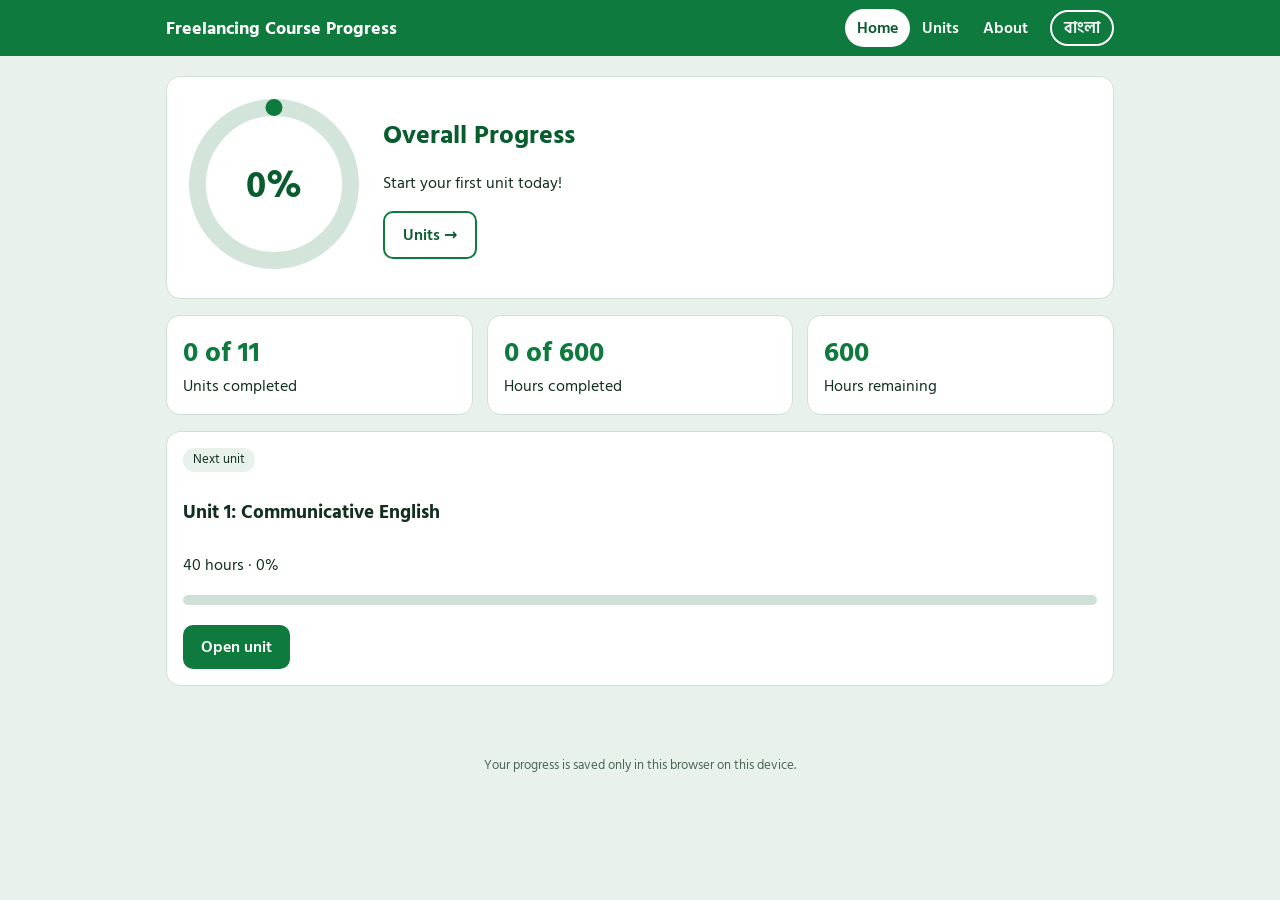
==== index.html @ f72bda07 "v1" ====
<!DOCTYPE html>
<html lang="en">
<head>
<meta charset="utf-8">
<meta name="viewport" content="width=device-width,initial-scale=1">
<title>Freelancing Course Progress</title>
<link href="https://fonts.googleapis.com/css2?family=Hind+Siliguri:wght@400;600;700&display=swap" rel="stylesheet">
<style>
:root{--g:#0e7a3d;--gd:#095c2d;--bg:#e8f1ec;--card:#fff;--line:#cfe0d6;--tx:#12301f}
*{box-sizing:border-box}
body{margin:0;background:var(--bg);color:var(--tx);font-family:"Hind Siliguri",system-ui,Arial,sans-serif;line-height:1.5}
header{background:var(--g);color:#fff;position:sticky;top:0;z-index:5}
.bar{max-width:980px;margin:auto;padding:10px 16px;display:flex;flex-wrap:wrap;align-items:center;gap:10px}
.brand{font-weight:700;font-size:18px;margin-right:auto}
nav a{color:#fff;text-decoration:none;padding:6px 12px;border-radius:20px;font-weight:600}
nav a.on{background:#fff;color:var(--gd)}
.lang{border:2px solid #fff;background:none;color:#fff;border-radius:20px;padding:4px 12px;font:inherit;font-weight:600;cursor:pointer}
main{max-width:980px;margin:auto;padding:20px 16px 50px}
h1{margin:0 0 6px;font-size:26px;color:var(--gd)}
.hero,.card,.stat{background:var(--card);border:1px solid var(--line);border-radius:14px}
.hero{display:flex;align-items:center;gap:24px;padding:22px;flex-wrap:wrap}
.ring{width:170px;flex:none}
.stats{display:grid;grid-template-columns:repeat(auto-fit,minmax(200px,1fr));gap:14px;margin:16px 0}
.stat{padding:16px}.stat b{display:block;font-size:28px;color:var(--g)}
.grid{display:grid;grid-template-columns:repeat(auto-fill,minmax(290px,1fr));gap:14px;margin-top:16px}
.card{padding:16px;display:flex;flex-direction:column;gap:8px}
.card.ok{border-color:var(--g);background:#f1faf4}
.row{display:flex;align-items:center;gap:10px}
.row h3{margin:0;font-size:17px;flex:1}
.chk{width:24px;height:24px;accent-color:var(--g);cursor:pointer}
.tag{font-size:13px;background:var(--bg);padding:2px 10px;border-radius:12px;width:fit-content}
.ok .tag{background:var(--g);color:#fff}
.btn{display:inline-block;background:var(--g);color:#fff;border:0;border-radius:10px;padding:10px 18px;font:inherit;font-weight:600;text-decoration:none;cursor:pointer}
.btn.alt{background:#fff;color:var(--gd);border:2px solid var(--g)}
.btn.red{background:#b3261e}
a.more{color:var(--g);font-weight:600;text-decoration:none}
ul{padding-left:20px}.tl{list-style:none;padding:0;margin:6px 0 12px}.tl li{padding:6px 0}.tl label{display:flex;gap:10px;align-items:center;cursor:pointer}
.pbar{height:10px;background:var(--line);border-radius:8px;overflow:hidden;margin-top:10px}
.pbar i{display:block;height:100%;background:var(--g)}
.nav2{display:flex;justify-content:space-between;margin-top:20px;gap:10px;flex-wrap:wrap}
footer{text-align:center;font-size:13px;color:#4a6656;padding:20px}
</style>
</head>
<body>
<header><div class="bar">
<div class="brand" id="brand"></div>
<nav id="nav"></nav>
<button class="lang" id="lang" type="button"></button>
</div></header>
<main id="app"></main>
<footer id="foot"></footer>

<script>
// ---- Course data (hours from the training schedule PDF) ----
const U=[
{h:40,en:"Communicative English",bn:"যোগাযোগ ইংরেজি",t:["Vocabulary, speaking & public speaking","Client–freelancer communication","Negotiation, feedback & conflict handling","Everyday spoken English situations"]},
{h:16,en:"Microsoft Word 2016",bn:"মাইক্রোসফট ওয়ার্ড ২০১৬",t:["Interface, editing & formatting","Tables, graphics & page setup","Styles, sections & references","Mail merge, tracking changes & sharing"]},
{h:16,en:"Microsoft Excel 2016",bn:"মাইক্রোসফট এক্সেল ২০১৬",t:["Worksheets, formulas & functions","Formatting & charts","Lookups, validation & PivotTables","Goal Seek & analytical tools"]},
{h:8,en:"Microsoft PowerPoint 2016",bn:"মাইক্রোসফট পাওয়ারপয়েন্ট ২০১৬",t:["Slides, text & shapes","Tables, charts & SmartArt","Slide masters, transitions & animations","Action buttons & embedding content"]},
{h:24,en:"Computer Hardware & Network Troubleshooting",bn:"কম্পিউটার হার্ডওয়্যার ও নেটওয়ার্ক ট্রাবলশুটিং",t:["Operating systems & Windows installation","Hardware & laptop troubleshooting","Printers & networking (TCP/IP)","Safety & operational procedures"]},
{h:64,en:"Professional Graphic Design",bn:"প্রফেশনাল গ্রাফিক ডিজাইন",t:["Adobe Illustrator CC fundamentals","Logo, brochure, invoice & packaging projects","Adobe Photoshop CC fundamentals","Typing English & Bangla"]},
{h:64,en:"Web Design / WordPress Development",bn:"ওয়েব ডিজাইন / ওয়ার্ডপ্রেস ডেভেলপমেন্ট",t:["HTML, CSS & JavaScript basics","WordPress install & themes","Posts, loop, sidebar & templates","Full website, domain & hosting"]},
{h:40,en:"Online Earning / Freelancing Marketplaces",bn:"অনলাইন আর্নিং / ফ্রিল্যান্সিং মার্কেটপ্লেস",t:["Fiverr: gigs & client communication","Upwork: proposals & jobs","Freelancer.com & SEOClerk","Other platforms & local marketing"]},
{h:256,en:"Digital Marketing for Freelancing",bn:"ফ্রিল্যান্সিংয়ের জন্য ডিজিটাল মার্কেটিং",t:["Niche selection & social media marketing","Facebook, Instagram, X, LinkedIn, Pinterest, Quora, Reddit","Lead generation & email marketing","SEO: on-page, off-page, technical, local","SEM, YouTube SEO, blogging, AdSense & affiliate"]},
{h:40,en:"Professional Video Editing",bn:"প্রফেশনাল ভিডিও এডিটিং",t:["Adobe Premiere Pro workspace","Clips, keyframes & tools","Audio & titles","Animation, compositing & export"]},
{h:32,en:"Generic Competency (Soft Skills)",bn:"জেনেরিক কম্পিটেন্সি (সফট স্কিল)",t:["Working in a team","Work values & professionalism","Housekeeping, health & safety","Personal manner in the workplace"]}
];
const T={
en:{brand:"Freelancing Course Progress",home:"Home",units:"Units",about:"About",lang:"বাংলা",overall:"Overall Progress",uDone:"Units completed",hDone:"Hours completed",hLeft:"Hours remaining",next:"Next unit",open:"Open unit",mark:"Mark all topics done",unmark:"Clear all topics",prog:"In progress",done:"Completed",todo:"Not completed",hrs:"hours",unit:"Unit",topics:"Key topics",all:"All units",prev:"Previous",nxt:"Next",reset:"Reset all progress",sure:"Click again to confirm: delete all progress",m0:"Start your first unit today!",m1:"Good start. Keep going, every unit counts.",m2:"More than halfway there!",m3:"Congratulations! You have completed the whole course.",allDone:"All units completed",aboutT:"About this course",aboutP:"Course: Freelancing. Duration: 3 months. Implemented by e-Learning & Earning Ltd. for the Department of Youth Development, Bangladesh. Progress % is weighted by unit hours.",save:"Your progress is saved only in this browser on this device.",of:"of"},
bn:{brand:"ফ্রিল্যান্সিং কোর্স প্রগ্রেস",home:"হোম",units:"ইউনিট",about:"সম্পর্কে",lang:"English",overall:"সামগ্রিক অগ্রগতি",uDone:"সম্পন্ন ইউনিট",hDone:"সম্পন্ন ঘণ্টা",hLeft:"বাকি ঘণ্টা",next:"পরবর্তী ইউনিট",open:"ইউনিট খুলুন",mark:"সব টপিক সম্পন্ন",unmark:"সব টপিক মুছুন",prog:"চলমান",done:"সম্পন্ন",todo:"সম্পন্ন হয়নি",hrs:"ঘণ্টা",unit:"ইউনিট",topics:"মূল বিষয়",all:"সব ইউনিট",prev:"আগের",nxt:"পরের",reset:"সব অগ্রগতি মুছুন",sure:"নিশ্চিত করতে আবার ক্লিক করুন: সব অগ্রগতি মুছে যাবে",m0:"আজই প্রথম ইউনিট শুরু করুন!",m1:"ভালো শুরু! চালিয়ে যান, প্রতিটি ইউনিট গুরুত্বপূর্ণ।",m2:"অর্ধেকের বেশি শেষ!",m3:"অভিনন্দন! আপনি পুরো কোর্স সম্পন্ন করেছেন।",allDone:"সব ইউনিট সম্পন্ন",aboutT:"কোর্স সম্পর্কে",aboutP:"কোর্স: ফ্রিল্যান্সিং। মেয়াদ: ৩ মাস। বাস্তবায়নে: ই-লার্নিং অ্যান্ড আর্নিং লিমিটেড, যুব উন্নয়ন অধিদপ্তরের জন্য। শতকরা অগ্রগতি ইউনিটের ঘণ্টা অনুযায়ী হিসাব করা হয়।",save:"আপনার অগ্রগতি শুধু এই ডিভাইসের এই ব্রাউজারে সংরক্ষিত থাকে।",of:"/"}
};

// ---- State (browser only) ----
let S={lang:"en",tp:{}};
try{const o=JSON.parse(localStorage.getItem("fcp")||"{}");if(o.lang)S.lang=o.lang;if(o.tp)S.tp=o.tp}catch(e){}
function save(){try{localStorage.setItem("fcp",JSON.stringify(S))}catch(e){}}
const L=()=>T[S.lang];
const n=x=>S.lang==="bn"?String(x).replace(/\d/g,d=>"০১২৩৪৫৬৭৮৯"[d]):String(x);
const nm=i=>U[i][S.lang];
const TOTAL=U.reduce((a,u)=>a+u.h,0);
const fr=i=>U[i].t.filter((x,j)=>S.tp[i+"-"+j]).length/U[i].t.length;
const up=i=>Math.round(fr(i)*100);
function stats(){let c=0,h=0;U.forEach((u,i)=>{if(fr(i)===1)c++;h+=u.h*fr(i)});h=Math.round(h*10)/10;return{c,h,p:Math.round(h/TOTAL*100)}}
function setLang(){S.lang=S.lang==="en"?"bn":"en";save();render()}
function tog(k){S.tp[k]=!S.tp[k];save();render()}
function all(i,v){U[i].t.forEach((x,j)=>{S.tp[i+"-"+j]=v});save();render()}
let arm=false;
function resetAll(){if(!arm){arm=true;render();return}arm=false;S.tp={};save();render()}

// ---- Views ----
function ring(p){return `<svg viewBox="0 0 120 120"><circle cx="60" cy="60" r="54" fill="none" stroke="#d3e5da" stroke-width="12"/><circle cx="60" cy="60" r="54" fill="none" stroke="#0e7a3d" stroke-width="12" stroke-linecap="round" stroke-dasharray="${p*3.393} 339.3" transform="rotate(-90 60 60)"/><text x="60" y="69" text-anchor="middle" font-size="26" font-weight="700" fill="#095c2d">${n(p)}%</text></svg>`}
function home(){
  const s=stats(),l=L();
  const msg=s.p===100?l.m3:s.p>=50?l.m2:s.p>0?l.m1:l.m0;
  const ni=U.findIndex((u,i)=>up(i)<100);
  const next=ni<0?`<div class="card ok"><h3>🎉 ${l.allDone}</h3></div>`:`<div class="card"><span class="tag">${l.next}</span><h3>${l.unit} ${n(ni+1)}: ${nm(ni)}</h3><div>${n(U[ni].h)} ${l.hrs} · ${n(up(ni))}%</div><div class="pbar"><i style="width:${up(ni)}%"></i></div><div style="margin-top:12px"><a class="btn" href="#u${ni+1}">${l.open}</a></div></div>`;
  return `<section class="hero"><div class="ring">${ring(s.p)}</div><div><h1>${l.overall}</h1><p>${msg}</p><a class="btn alt" href="#units">${l.units} →</a></div></section>
  <div class="stats"><div class="stat"><b>${n(s.c)} ${l.of} ${n(U.length)}</b>${l.uDone}</div><div class="stat"><b>${n(s.h)} ${l.of} ${n(TOTAL)}</b>${l.hDone}</div><div class="stat"><b>${n(TOTAL-s.h)}</b>${l.hLeft}</div></div>${next}`;
}
function units(){
  const l=L();
  return `<h1>${l.units}</h1><div class="grid">`+U.map((u,i)=>{const p=up(i);return `<div class="card ${p===100?"ok":""}"><h3>${n(i+1)}. ${nm(i)}</h3><div>${n(u.h)} ${l.hrs}</div><div class="pbar"><i style="width:${p}%"></i></div><span class="tag">${p===100?l.done:p>0?l.prog+" · "+n(p)+"%":l.todo}</span><a class="more" href="#u${i+1}">${l.open} →</a></div>`}).join("")+`</div>`;
}
function unit(i){
  const u=U[i],l=L(),p=up(i);
  return `<a class="more" href="#units">← ${l.all}</a><div class="card ${p===100?"ok":""}" style="margin-top:12px"><span class="tag">${l.unit} ${n(i+1)} · ${n(u.h)} ${l.hrs}</span><h1>${nm(i)}</h1><b>${n(p)}% ${l.done}</b><div class="pbar"><i style="width:${p}%"></i></div><b style="margin-top:10px">${l.topics}</b><ul class="tl">${u.t.map((x,j)=>`<li><label><input class="chk" type="checkbox" data-tog="${i}-${j}" ${S.tp[i+"-"+j]?"checked":""}> ${x}</label></li>`).join("")}</ul><div class="row"><button type="button" class="btn" data-all="${i}" data-v="1">${l.mark}</button><button type="button" class="btn alt" data-all="${i}" data-v="0">${l.unmark}</button></div></div>
  <div class="nav2">${i>0?`<a class="btn alt" href="#u${i}">← ${l.prev}</a>`:"<span></span>"}${i<U.length-1?`<a class="btn alt" href="#u${i+2}">${l.nxt} →</a>`:""}</div>`;
}
function about(){const l=L();return `<h1>${l.aboutT}</h1><div class="card"><p>${l.aboutP}</p><p>${l.save}</p><div><button type="button" class="btn red" data-reset>${arm?l.sure:l.reset}</button></div></div>`}

// ---- Router ----
let route=location.hash.slice(1)||"home";
function render(go){
  const h=route,l=L(),m=h.match(/^u(\d+)$/);
  let v;
  if(m&&U[m[1]-1])v=unit(m[1]-1);else if(h==="units")v=units();else if(h==="about")v=about();else v=home();
  const cur=m?"units":(h==="units"||h==="about")?h:"home";
  document.documentElement.lang=S.lang;
  document.title=l.brand;
  document.getElementById("brand").textContent=l.brand;
  document.getElementById("lang").textContent=l.lang;
  document.getElementById("foot").textContent=l.save;
  document.getElementById("nav").innerHTML=["home","units","about"].map(k=>`<a href="#${k}" class="${cur===k?"on":""}">${l[k]}</a>`).join("");
  document.getElementById("app").innerHTML=v;
  if(go)window.scrollTo(0,0);
}
function sync(){route=location.hash.slice(1)||"home";arm=false;render(true)}
window.addEventListener("hashchange",sync);
window.addEventListener("popstate",sync);
document.addEventListener("click",e=>{
  const a=e.target.closest("a[href^='#']");
  if(a){e.preventDefault();route=a.getAttribute("href").slice(1)||"home";arm=false;try{history.pushState(null,"","#"+route)}catch(x){}render(true);return}
  const A=e.target.closest("[data-all]");
  if(A){all(+A.dataset.all,A.dataset.v==="1");return}
  const t=e.target.closest("[data-tog]");
  if(t&&t.tagName!=="INPUT"){tog(t.dataset.tog);return}
  if(e.target.closest("[data-reset]")){resetAll();return}
  if(e.target.closest("#lang")){setLang()}
});
document.addEventListener("change",e=>{const t=e.target.closest("input[data-tog]");if(t)tog(t.dataset.tog)});
render();
</script>
</body>
</html>
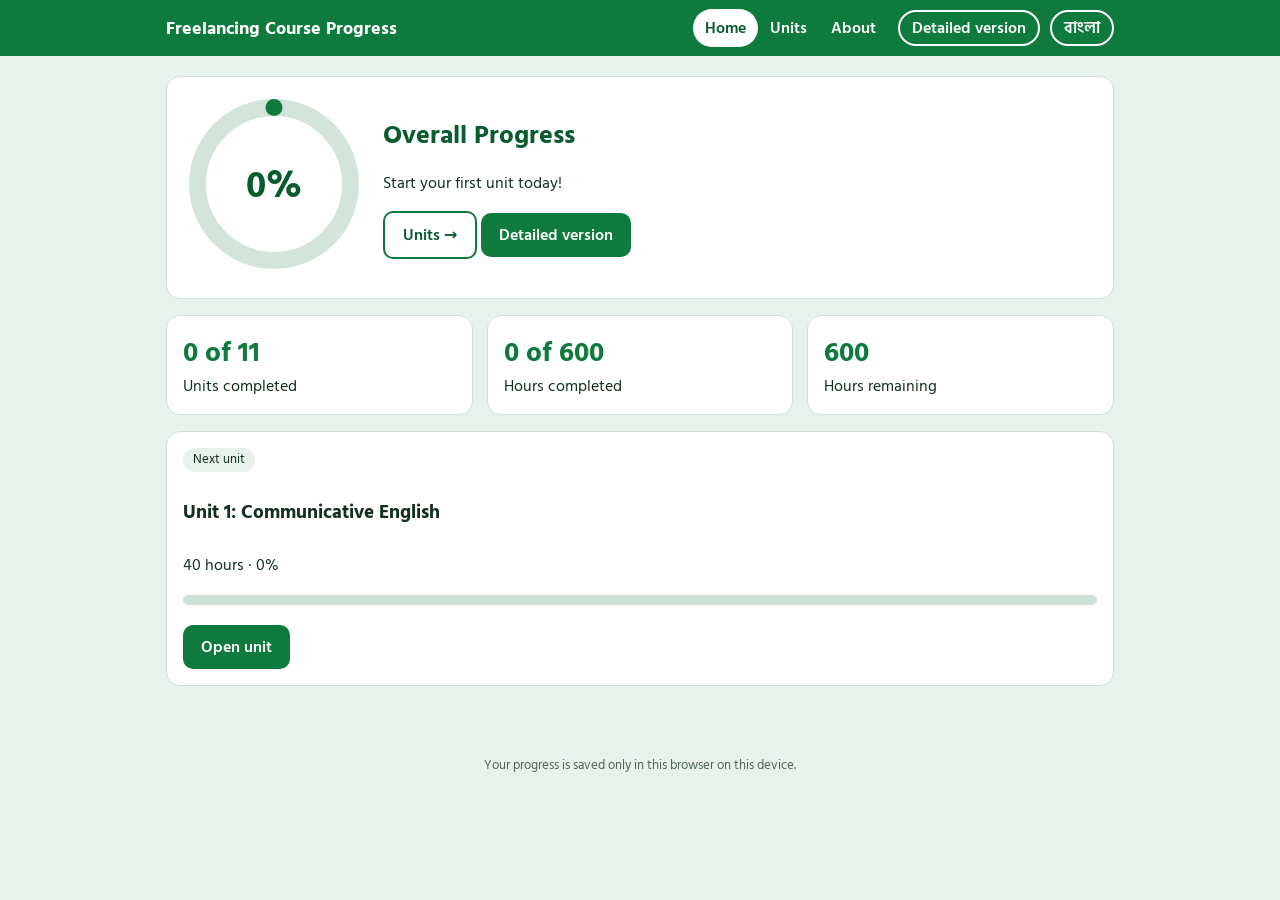
==== commit 5db7cb46: "v2" ====
--- a/index.html
+++ b/index.html
@@ -45,6 +45,7 @@
 <header><div class="bar">
 <div class="brand" id="brand"></div>
 <nav id="nav"></nav>
+<a class="lang" id="dv" href="detailed.html" style="text-decoration:none"></a>
 <button class="lang" id="lang" type="button"></button>
 </div></header>
 <main id="app"></main>
@@ -66,8 +67,8 @@
 {h:32,en:"Generic Competency (Soft Skills)",bn:"জেনেরিক কম্পিটেন্সি (সফট স্কিল)",t:["Working in a team","Work values & professionalism","Housekeeping, health & safety","Personal manner in the workplace"]}
 ];
 const T={
-en:{brand:"Freelancing Course Progress",home:"Home",units:"Units",about:"About",lang:"বাংলা",overall:"Overall Progress",uDone:"Units completed",hDone:"Hours completed",hLeft:"Hours remaining",next:"Next unit",open:"Open unit",mark:"Mark all topics done",unmark:"Clear all topics",prog:"In progress",done:"Completed",todo:"Not completed",hrs:"hours",unit:"Unit",topics:"Key topics",all:"All units",prev:"Previous",nxt:"Next",reset:"Reset all progress",sure:"Click again to confirm: delete all progress",m0:"Start your first unit today!",m1:"Good start. Keep going, every unit counts.",m2:"More than halfway there!",m3:"Congratulations! You have completed the whole course.",allDone:"All units completed",aboutT:"About this course",aboutP:"Course: Freelancing. Duration: 3 months. Implemented by e-Learning & Earning Ltd. for the Department of Youth Development, Bangladesh. Progress % is weighted by unit hours.",save:"Your progress is saved only in this browser on this device.",of:"of"},
-bn:{brand:"ফ্রিল্যান্সিং কোর্স প্রগ্রেস",home:"হোম",units:"ইউনিট",about:"সম্পর্কে",lang:"English",overall:"সামগ্রিক অগ্রগতি",uDone:"সম্পন্ন ইউনিট",hDone:"সম্পন্ন ঘণ্টা",hLeft:"বাকি ঘণ্টা",next:"পরবর্তী ইউনিট",open:"ইউনিট খুলুন",mark:"সব টপিক সম্পন্ন",unmark:"সব টপিক মুছুন",prog:"চলমান",done:"সম্পন্ন",todo:"সম্পন্ন হয়নি",hrs:"ঘণ্টা",unit:"ইউনিট",topics:"মূল বিষয়",all:"সব ইউনিট",prev:"আগের",nxt:"পরের",reset:"সব অগ্রগতি মুছুন",sure:"নিশ্চিত করতে আবার ক্লিক করুন: সব অগ্রগতি মুছে যাবে",m0:"আজই প্রথম ইউনিট শুরু করুন!",m1:"ভালো শুরু! চালিয়ে যান, প্রতিটি ইউনিট গুরুত্বপূর্ণ।",m2:"অর্ধেকের বেশি শেষ!",m3:"অভিনন্দন! আপনি পুরো কোর্স সম্পন্ন করেছেন।",allDone:"সব ইউনিট সম্পন্ন",aboutT:"কোর্স সম্পর্কে",aboutP:"কোর্স: ফ্রিল্যান্সিং। মেয়াদ: ৩ মাস। বাস্তবায়নে: ই-লার্নিং অ্যান্ড আর্নিং লিমিটেড, যুব উন্নয়ন অধিদপ্তরের জন্য। শতকরা অগ্রগতি ইউনিটের ঘণ্টা অনুযায়ী হিসাব করা হয়।",save:"আপনার অগ্রগতি শুধু এই ডিভাইসের এই ব্রাউজারে সংরক্ষিত থাকে।",of:"/"}
+en:{brand:"Freelancing Course Progress",home:"Home",units:"Units",about:"About",lang:"বাংলা",dv:"Detailed version",overall:"Overall Progress",uDone:"Units completed",hDone:"Hours completed",hLeft:"Hours remaining",next:"Next unit",open:"Open unit",mark:"Mark all topics done",unmark:"Clear all topics",prog:"In progress",done:"Completed",todo:"Not completed",hrs:"hours",unit:"Unit",topics:"Key topics",all:"All units",prev:"Previous",nxt:"Next",reset:"Reset all progress",sure:"Click again to confirm: delete all progress",m0:"Start your first unit today!",m1:"Good start. Keep going, every unit counts.",m2:"More than halfway there!",m3:"Congratulations! You have completed the whole course.",allDone:"All units completed",aboutT:"About this course",aboutP:"Course: Freelancing. Duration: 3 months. Implemented by e-Learning & Earning Ltd. for the Department of Youth Development, Bangladesh. Progress % is weighted by unit hours.",save:"Your progress is saved only in this browser on this device.",of:"of"},
+bn:{brand:"ফ্রিল্যান্সিং কোর্স প্রগ্রেস",home:"হোম",units:"ইউনিট",about:"সম্পর্কে",lang:"English",dv:"বিস্তারিত সংস্করণ",overall:"সামগ্রিক অগ্রগতি",uDone:"সম্পন্ন ইউনিট",hDone:"সম্পন্ন ঘণ্টা",hLeft:"বাকি ঘণ্টা",next:"পরবর্তী ইউনিট",open:"ইউনিট খুলুন",mark:"সব টপিক সম্পন্ন",unmark:"সব টপিক মুছুন",prog:"চলমান",done:"সম্পন্ন",todo:"সম্পন্ন হয়নি",hrs:"ঘণ্টা",unit:"ইউনিট",topics:"মূল বিষয়",all:"সব ইউনিট",prev:"আগের",nxt:"পরের",reset:"সব অগ্রগতি মুছুন",sure:"নিশ্চিত করতে আবার ক্লিক করুন: সব অগ্রগতি মুছে যাবে",m0:"আজই প্রথম ইউনিট শুরু করুন!",m1:"ভালো শুরু! চালিয়ে যান, প্রতিটি ইউনিট গুরুত্বপূর্ণ।",m2:"অর্ধেকের বেশি শেষ!",m3:"অভিনন্দন! আপনি পুরো কোর্স সম্পন্ন করেছেন।",allDone:"সব ইউনিট সম্পন্ন",aboutT:"কোর্স সম্পর্কে",aboutP:"কোর্স: ফ্রিল্যান্সিং। মেয়াদ: ৩ মাস। বাস্তবায়নে: ই-লার্নিং অ্যান্ড আর্নিং লিমিটেড, যুব উন্নয়ন অধিদপ্তরের জন্য। শতকরা অগ্রগতি ইউনিটের ঘণ্টা অনুযায়ী হিসাব করা হয়।",save:"আপনার অগ্রগতি শুধু এই ডিভাইসের এই ব্রাউজারে সংরক্ষিত থাকে।",of:"/"}
 };
 
 // ---- State (browser only) ----
@@ -94,7 +95,7 @@
   const msg=s.p===100?l.m3:s.p>=50?l.m2:s.p>0?l.m1:l.m0;
   const ni=U.findIndex((u,i)=>up(i)<100);
   const next=ni<0?`<div class="card ok"><h3>🎉 ${l.allDone}</h3></div>`:`<div class="card"><span class="tag">${l.next}</span><h3>${l.unit} ${n(ni+1)}: ${nm(ni)}</h3><div>${n(U[ni].h)} ${l.hrs} · ${n(up(ni))}%</div><div class="pbar"><i style="width:${up(ni)}%"></i></div><div style="margin-top:12px"><a class="btn" href="#u${ni+1}">${l.open}</a></div></div>`;
-  return `<section class="hero"><div class="ring">${ring(s.p)}</div><div><h1>${l.overall}</h1><p>${msg}</p><a class="btn alt" href="#units">${l.units} →</a></div></section>
+  return `<section class="hero"><div class="ring">${ring(s.p)}</div><div><h1>${l.overall}</h1><p>${msg}</p><a class="btn alt" href="#units">${l.units} →</a> <a class="btn" href="detailed.html">${l.dv}</a></div></section>
   <div class="stats"><div class="stat"><b>${n(s.c)} ${l.of} ${n(U.length)}</b>${l.uDone}</div><div class="stat"><b>${n(s.h)} ${l.of} ${n(TOTAL)}</b>${l.hDone}</div><div class="stat"><b>${n(TOTAL-s.h)}</b>${l.hLeft}</div></div>${next}`;
 }
 function units(){
@@ -119,6 +120,7 @@
   document.title=l.brand;
   document.getElementById("brand").textContent=l.brand;
   document.getElementById("lang").textContent=l.lang;
+  document.getElementById("dv").textContent=l.dv;
   document.getElementById("foot").textContent=l.save;
   document.getElementById("nav").innerHTML=["home","units","about"].map(k=>`<a href="#${k}" class="${cur===k?"on":""}">${l[k]}</a>`).join("");
   document.getElementById("app").innerHTML=v;
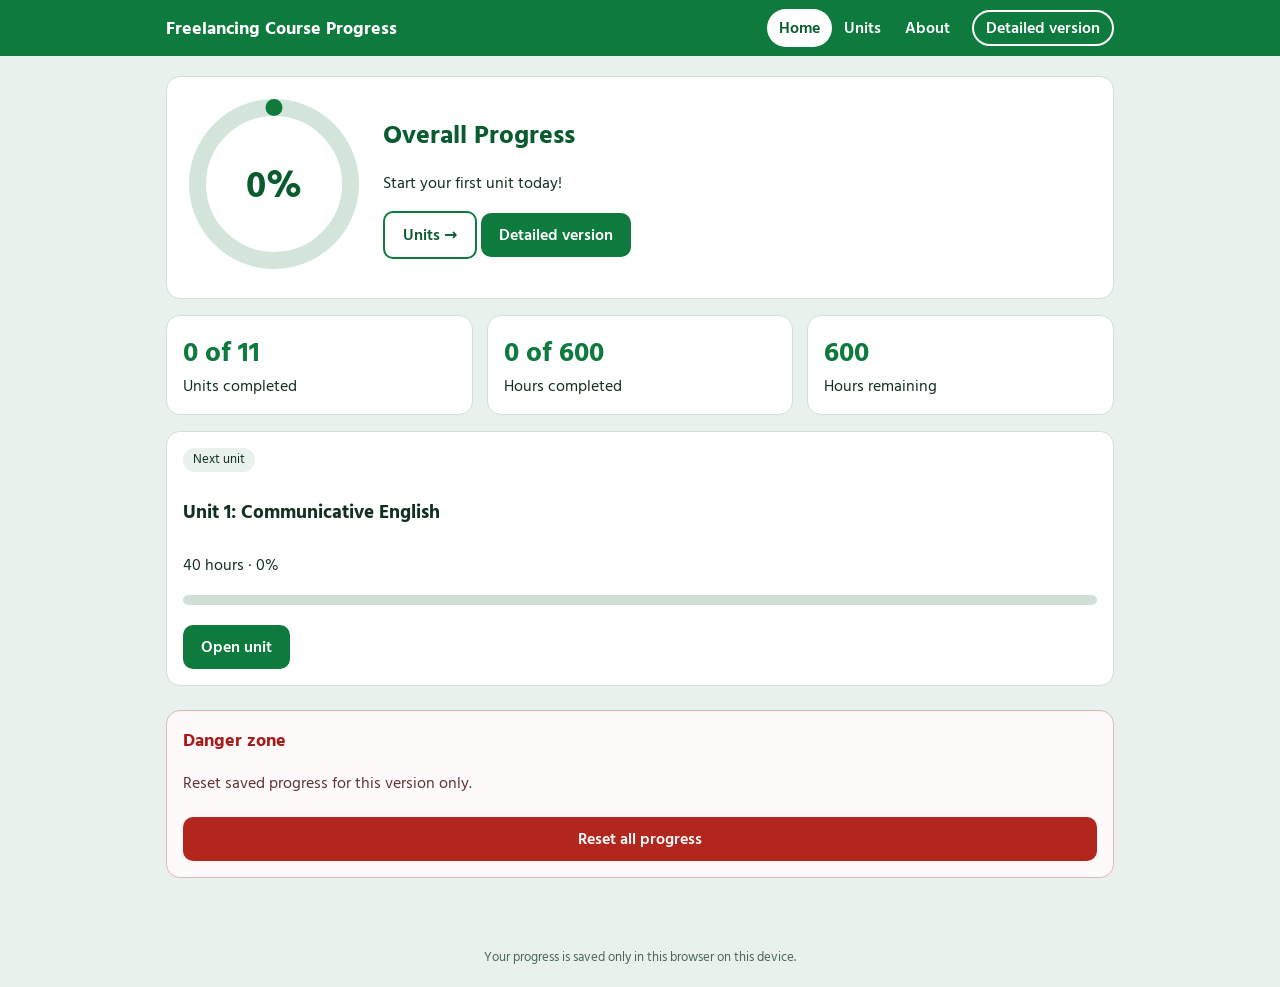
==== commit d94256bd: "bangal vertion gon , resute botton on home page" ====
--- a/index.html
+++ b/index.html
@@ -39,6 +39,10 @@
 .pbar i{display:block;height:100%;background:var(--g)}
 .nav2{display:flex;justify-content:space-between;margin-top:20px;gap:10px;flex-wrap:wrap}
 footer{text-align:center;font-size:13px;color:#4a6656;padding:20px}
+
+.danger-zone{margin-top:24px;border:1px solid #e8b4b4;background:#fffafa}
+.danger-zone h2{margin:0 0 8px;color:#a61b1b;font-size:1.15rem}
+.danger-zone p{margin:0 0 14px;color:#5b3434}
 </style>
 </head>
 <body>
@@ -46,7 +50,7 @@
 <div class="brand" id="brand"></div>
 <nav id="nav"></nav>
 <a class="lang" id="dv" href="detailed.html" style="text-decoration:none"></a>
-<button class="lang" id="lang" type="button"></button>
+
 </div></header>
 <main id="app"></main>
 <footer id="foot"></footer>
@@ -54,35 +58,33 @@
 <script>
 // ---- Course data (hours from the training schedule PDF) ----
 const U=[
-{h:40,en:"Communicative English",bn:"যোগাযোগ ইংরেজি",t:["Vocabulary, speaking & public speaking","Client–freelancer communication","Negotiation, feedback & conflict handling","Everyday spoken English situations"]},
-{h:16,en:"Microsoft Word 2016",bn:"মাইক্রোসফট ওয়ার্ড ২০১৬",t:["Interface, editing & formatting","Tables, graphics & page setup","Styles, sections & references","Mail merge, tracking changes & sharing"]},
-{h:16,en:"Microsoft Excel 2016",bn:"মাইক্রোসফট এক্সেল ২০১৬",t:["Worksheets, formulas & functions","Formatting & charts","Lookups, validation & PivotTables","Goal Seek & analytical tools"]},
-{h:8,en:"Microsoft PowerPoint 2016",bn:"মাইক্রোসফট পাওয়ারপয়েন্ট ২০১৬",t:["Slides, text & shapes","Tables, charts & SmartArt","Slide masters, transitions & animations","Action buttons & embedding content"]},
-{h:24,en:"Computer Hardware & Network Troubleshooting",bn:"কম্পিউটার হার্ডওয়্যার ও নেটওয়ার্ক ট্রাবলশুটিং",t:["Operating systems & Windows installation","Hardware & laptop troubleshooting","Printers & networking (TCP/IP)","Safety & operational procedures"]},
-{h:64,en:"Professional Graphic Design",bn:"প্রফেশনাল গ্রাফিক ডিজাইন",t:["Adobe Illustrator CC fundamentals","Logo, brochure, invoice & packaging projects","Adobe Photoshop CC fundamentals","Typing English & Bangla"]},
-{h:64,en:"Web Design / WordPress Development",bn:"ওয়েব ডিজাইন / ওয়ার্ডপ্রেস ডেভেলপমেন্ট",t:["HTML, CSS & JavaScript basics","WordPress install & themes","Posts, loop, sidebar & templates","Full website, domain & hosting"]},
-{h:40,en:"Online Earning / Freelancing Marketplaces",bn:"অনলাইন আর্নিং / ফ্রিল্যান্সিং মার্কেটপ্লেস",t:["Fiverr: gigs & client communication","Upwork: proposals & jobs","Freelancer.com & SEOClerk","Other platforms & local marketing"]},
-{h:256,en:"Digital Marketing for Freelancing",bn:"ফ্রিল্যান্সিংয়ের জন্য ডিজিটাল মার্কেটিং",t:["Niche selection & social media marketing","Facebook, Instagram, X, LinkedIn, Pinterest, Quora, Reddit","Lead generation & email marketing","SEO: on-page, off-page, technical, local","SEM, YouTube SEO, blogging, AdSense & affiliate"]},
-{h:40,en:"Professional Video Editing",bn:"প্রফেশনাল ভিডিও এডিটিং",t:["Adobe Premiere Pro workspace","Clips, keyframes & tools","Audio & titles","Animation, compositing & export"]},
-{h:32,en:"Generic Competency (Soft Skills)",bn:"জেনেরিক কম্পিটেন্সি (সফট স্কিল)",t:["Working in a team","Work values & professionalism","Housekeeping, health & safety","Personal manner in the workplace"]}
+{h:40,en:"Communicative English",t:["Vocabulary, speaking & public speaking","Client–freelancer communication","Negotiation, feedback & conflict handling","Everyday spoken English situations"]},
+{h:16,en:"Microsoft Word 2016",t:["Interface, editing & formatting","Tables, graphics & page setup","Styles, sections & references","Mail merge, tracking changes & sharing"]},
+{h:16,en:"Microsoft Excel 2016",t:["Worksheets, formulas & functions","Formatting & charts","Lookups, validation & PivotTables","Goal Seek & analytical tools"]},
+{h:8,en:"Microsoft PowerPoint 2016",t:["Slides, text & shapes","Tables, charts & SmartArt","Slide masters, transitions & animations","Action buttons & embedding content"]},
+{h:24,en:"Computer Hardware & Network Troubleshooting",t:["Operating systems & Windows installation","Hardware & laptop troubleshooting","Printers & networking (TCP/IP)","Safety & operational procedures"]},
+{h:64,en:"Professional Graphic Design",t:["Adobe Illustrator CC fundamentals","Logo, brochure, invoice & packaging projects","Adobe Photoshop CC fundamentals","Typing English & Bangla"]},
+{h:64,en:"Web Design / WordPress Development",t:["HTML, CSS & JavaScript basics","WordPress install & themes","Posts, loop, sidebar & templates","Full website, domain & hosting"]},
+{h:40,en:"Online Earning / Freelancing Marketplaces",t:["Fiverr: gigs & client communication","Upwork: proposals & jobs","Freelancer.com & SEOClerk","Other platforms & local marketing"]},
+{h:256,en:"Digital Marketing for Freelancing",t:["Niche selection & social media marketing","Facebook, Instagram, X, LinkedIn, Pinterest, Quora, Reddit","Lead generation & email marketing","SEO: on-page, off-page, technical, local","SEM, YouTube SEO, blogging, AdSense & affiliate"]},
+{h:40,en:"Professional Video Editing",t:["Adobe Premiere Pro workspace","Clips, keyframes & tools","Audio & titles","Animation, compositing & export"]},
+{h:32,en:"Generic Competency (Soft Skills)",t:["Working in a team","Work values & professionalism","Housekeeping, health & safety","Personal manner in the workplace"]}
 ];
 const T={
-en:{brand:"Freelancing Course Progress",home:"Home",units:"Units",about:"About",lang:"বাংলা",dv:"Detailed version",overall:"Overall Progress",uDone:"Units completed",hDone:"Hours completed",hLeft:"Hours remaining",next:"Next unit",open:"Open unit",mark:"Mark all topics done",unmark:"Clear all topics",prog:"In progress",done:"Completed",todo:"Not completed",hrs:"hours",unit:"Unit",topics:"Key topics",all:"All units",prev:"Previous",nxt:"Next",reset:"Reset all progress",sure:"Click again to confirm: delete all progress",m0:"Start your first unit today!",m1:"Good start. Keep going, every unit counts.",m2:"More than halfway there!",m3:"Congratulations! You have completed the whole course.",allDone:"All units completed",aboutT:"About this course",aboutP:"Course: Freelancing. Duration: 3 months. Implemented by e-Learning & Earning Ltd. for the Department of Youth Development, Bangladesh. Progress % is weighted by unit hours.",save:"Your progress is saved only in this browser on this device.",of:"of"},
-bn:{brand:"ফ্রিল্যান্সিং কোর্স প্রগ্রেস",home:"হোম",units:"ইউনিট",about:"সম্পর্কে",lang:"English",dv:"বিস্তারিত সংস্করণ",overall:"সামগ্রিক অগ্রগতি",uDone:"সম্পন্ন ইউনিট",hDone:"সম্পন্ন ঘণ্টা",hLeft:"বাকি ঘণ্টা",next:"পরবর্তী ইউনিট",open:"ইউনিট খুলুন",mark:"সব টপিক সম্পন্ন",unmark:"সব টপিক মুছুন",prog:"চলমান",done:"সম্পন্ন",todo:"সম্পন্ন হয়নি",hrs:"ঘণ্টা",unit:"ইউনিট",topics:"মূল বিষয়",all:"সব ইউনিট",prev:"আগের",nxt:"পরের",reset:"সব অগ্রগতি মুছুন",sure:"নিশ্চিত করতে আবার ক্লিক করুন: সব অগ্রগতি মুছে যাবে",m0:"আজই প্রথম ইউনিট শুরু করুন!",m1:"ভালো শুরু! চালিয়ে যান, প্রতিটি ইউনিট গুরুত্বপূর্ণ।",m2:"অর্ধেকের বেশি শেষ!",m3:"অভিনন্দন! আপনি পুরো কোর্স সম্পন্ন করেছেন।",allDone:"সব ইউনিট সম্পন্ন",aboutT:"কোর্স সম্পর্কে",aboutP:"কোর্স: ফ্রিল্যান্সিং। মেয়াদ: ৩ মাস। বাস্তবায়নে: ই-লার্নিং অ্যান্ড আর্নিং লিমিটেড, যুব উন্নয়ন অধিদপ্তরের জন্য। শতকরা অগ্রগতি ইউনিটের ঘণ্টা অনুযায়ী হিসাব করা হয়।",save:"আপনার অগ্রগতি শুধু এই ডিভাইসের এই ব্রাউজারে সংরক্ষিত থাকে।",of:"/"}
+en:{brand:"Freelancing Course Progress",home:"Home",units:"Units",about:"About",lang:"বাংলা",dv:"Detailed version",overall:"Overall Progress",uDone:"Units completed",hDone:"Hours completed",hLeft:"Hours remaining",next:"Next unit",open:"Open unit",mark:"Mark all topics done",unmark:"Clear all topics",prog:"In progress",done:"Completed",todo:"Not completed",hrs:"hours",unit:"Unit",topics:"Key topics",all:"All units",prev:"Previous",nxt:"Next",reset:"Reset all progress",sure:"Click again to confirm: delete all progress",m0:"Start your first unit today!",m1:"Good start. Keep going, every unit counts.",m2:"More than halfway there!",m3:"Congratulations! You have completed the whole course.",allDone:"All units completed",aboutT:"About this course",aboutP:"Course: Freelancing. Duration: 3 months. Implemented by e-Learning & Earning Ltd. for the Department of Youth Development, Bangladesh. Progress % is weighted by unit hours.",save:"Your progress is saved only in this browser on this device.",of:"of"}
 };
 
 // ---- State (browser only) ----
 let S={lang:"en",tp:{}};
-try{const o=JSON.parse(localStorage.getItem("fcp")||"{}");if(o.lang)S.lang=o.lang;if(o.tp)S.tp=o.tp}catch(e){}
+try{const o=JSON.parse(localStorage.getItem("fcp")||"{}");if(o.tp)S.tp=o.tp}catch(e){}
 function save(){try{localStorage.setItem("fcp",JSON.stringify(S))}catch(e){}}
 const L=()=>T[S.lang];
-const n=x=>S.lang==="bn"?String(x).replace(/\d/g,d=>"০১২৩৪৫৬৭৮৯"[d]):String(x);
-const nm=i=>U[i][S.lang];
+const n=x=>String(x);
+const nm=i=>U[i].en;
 const TOTAL=U.reduce((a,u)=>a+u.h,0);
 const fr=i=>U[i].t.filter((x,j)=>S.tp[i+"-"+j]).length/U[i].t.length;
 const up=i=>Math.round(fr(i)*100);
 function stats(){let c=0,h=0;U.forEach((u,i)=>{if(fr(i)===1)c++;h+=u.h*fr(i)});h=Math.round(h*10)/10;return{c,h,p:Math.round(h/TOTAL*100)}}
-function setLang(){S.lang=S.lang==="en"?"bn":"en";save();render()}
 function tog(k){S.tp[k]=!S.tp[k];save();render()}
 function all(i,v){U[i].t.forEach((x,j)=>{S.tp[i+"-"+j]=v});save();render()}
 let arm=false;
@@ -96,7 +98,7 @@
   const ni=U.findIndex((u,i)=>up(i)<100);
   const next=ni<0?`<div class="card ok"><h3>🎉 ${l.allDone}</h3></div>`:`<div class="card"><span class="tag">${l.next}</span><h3>${l.unit} ${n(ni+1)}: ${nm(ni)}</h3><div>${n(U[ni].h)} ${l.hrs} · ${n(up(ni))}%</div><div class="pbar"><i style="width:${up(ni)}%"></i></div><div style="margin-top:12px"><a class="btn" href="#u${ni+1}">${l.open}</a></div></div>`;
   return `<section class="hero"><div class="ring">${ring(s.p)}</div><div><h1>${l.overall}</h1><p>${msg}</p><a class="btn alt" href="#units">${l.units} →</a> <a class="btn" href="detailed.html">${l.dv}</a></div></section>
-  <div class="stats"><div class="stat"><b>${n(s.c)} ${l.of} ${n(U.length)}</b>${l.uDone}</div><div class="stat"><b>${n(s.h)} ${l.of} ${n(TOTAL)}</b>${l.hDone}</div><div class="stat"><b>${n(TOTAL-s.h)}</b>${l.hLeft}</div></div>${next}`;
+  <div class="stats"><div class="stat"><b>${n(s.c)} ${l.of} ${n(U.length)}</b>${l.uDone}</div><div class="stat"><b>${n(s.h)} ${l.of} ${n(TOTAL)}</b>${l.hDone}</div><div class="stat"><b>${n(TOTAL-s.h)}</b>${l.hLeft}</div></div>${next}<section class="card danger-zone"><h2>Danger zone</h2><p>Reset saved progress for this version only.</p><button type="button" class="btn red" data-reset>${arm?l.sure:l.reset}</button></section>`;
 }
 function units(){
   const l=L();
@@ -105,9 +107,9 @@
 function unit(i){
   const u=U[i],l=L(),p=up(i);
   return `<a class="more" href="#units">← ${l.all}</a><div class="card ${p===100?"ok":""}" style="margin-top:12px"><span class="tag">${l.unit} ${n(i+1)} · ${n(u.h)} ${l.hrs}</span><h1>${nm(i)}</h1><b>${n(p)}% ${l.done}</b><div class="pbar"><i style="width:${p}%"></i></div><b style="margin-top:10px">${l.topics}</b><ul class="tl">${u.t.map((x,j)=>`<li><label><input class="chk" type="checkbox" data-tog="${i}-${j}" ${S.tp[i+"-"+j]?"checked":""}> ${x}</label></li>`).join("")}</ul><div class="row"><button type="button" class="btn" data-all="${i}" data-v="1">${l.mark}</button><button type="button" class="btn alt" data-all="${i}" data-v="0">${l.unmark}</button></div></div>
-  <div class="nav2">${i>0?`<a class="btn alt" href="#u${i}">← ${l.prev}</a>`:"<span></span>"}${i<U.length-1?`<a class="btn alt" href="#u${i+2}">${l.nxt} →</a>`:""}</div>`;
+  <div class="nav2">${i>0?`<a class="btn alt" href="#u${i}">← ${l.prev}</a>`:"<span></span>"}${i<U.length-1?`<a class="btn alt" href="#u${i+2}">${l.nxt} →</a>`:`<a class="btn" href="#home">Done</a>`}</div>`;
 }
-function about(){const l=L();return `<h1>${l.aboutT}</h1><div class="card"><p>${l.aboutP}</p><p>${l.save}</p><div><button type="button" class="btn red" data-reset>${arm?l.sure:l.reset}</button></div></div>`}
+function about(){const l=L();return `<h1>${l.aboutT}</h1><div class="card"><p>${l.aboutP}</p><p>${l.save}</p></div>`}
 
 // ---- Router ----
 let route=location.hash.slice(1)||"home";
@@ -116,10 +118,9 @@
   let v;
   if(m&&U[m[1]-1])v=unit(m[1]-1);else if(h==="units")v=units();else if(h==="about")v=about();else v=home();
   const cur=m?"units":(h==="units"||h==="about")?h:"home";
-  document.documentElement.lang=S.lang;
+  document.documentElement.lang="en";
   document.title=l.brand;
   document.getElementById("brand").textContent=l.brand;
-  document.getElementById("lang").textContent=l.lang;
   document.getElementById("dv").textContent=l.dv;
   document.getElementById("foot").textContent=l.save;
   document.getElementById("nav").innerHTML=["home","units","about"].map(k=>`<a href="#${k}" class="${cur===k?"on":""}">${l[k]}</a>`).join("");
@@ -137,7 +138,6 @@
   const t=e.target.closest("[data-tog]");
   if(t&&t.tagName!=="INPUT"){tog(t.dataset.tog);return}
   if(e.target.closest("[data-reset]")){resetAll();return}
-  if(e.target.closest("#lang")){setLang()}
 });
 document.addEventListener("change",e=>{const t=e.target.closest("input[data-tog]");if(t)tog(t.dataset.tog)});
 render();
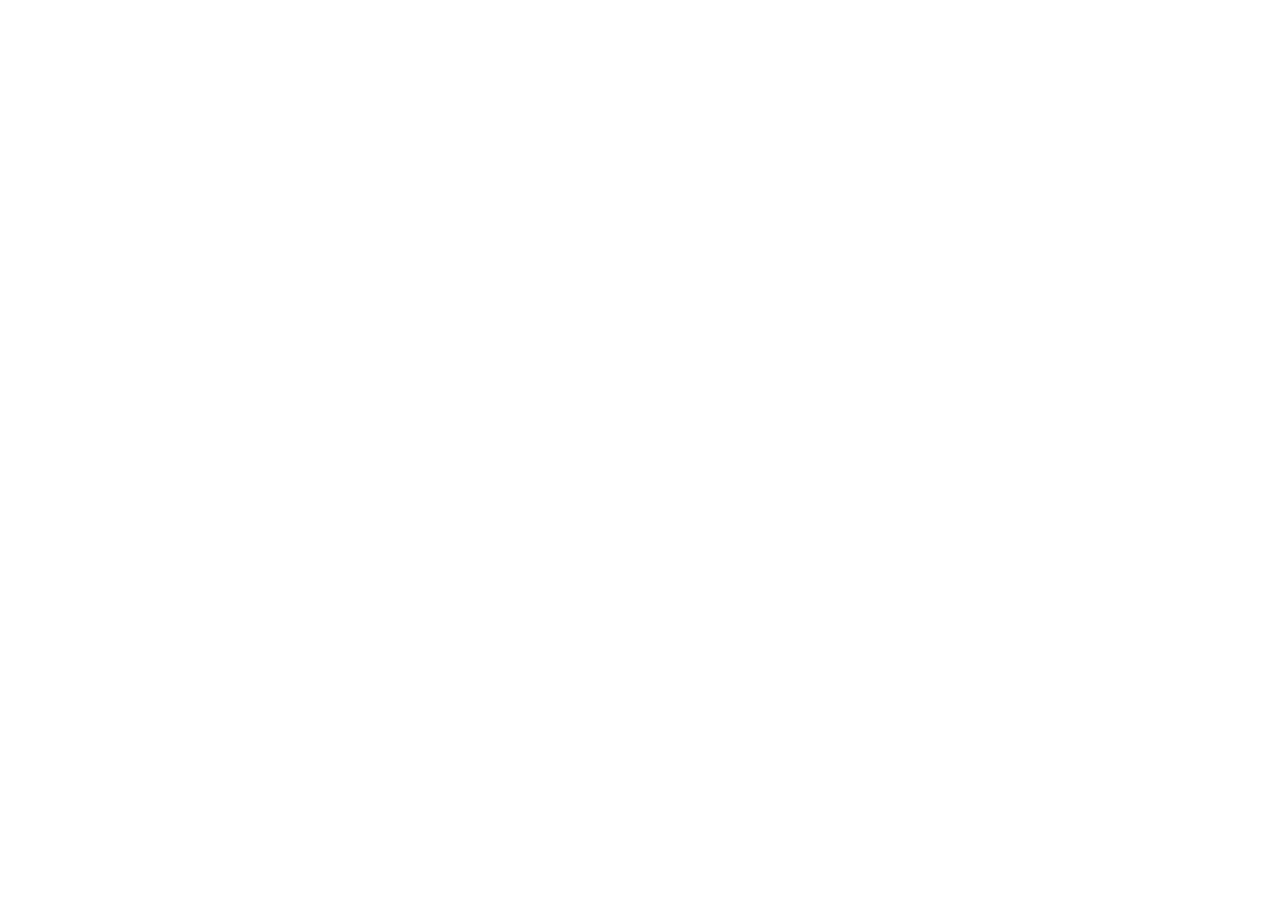
==== commit b179e9e4: "new code diffrent" ====
--- a/index.html
+++ b/index.html
@@ -5,45 +5,7 @@
 <meta name="viewport" content="width=device-width,initial-scale=1">
 <title>Freelancing Course Progress</title>
 <link href="https://fonts.googleapis.com/css2?family=Hind+Siliguri:wght@400;600;700&display=swap" rel="stylesheet">
-<style>
-:root{--g:#0e7a3d;--gd:#095c2d;--bg:#e8f1ec;--card:#fff;--line:#cfe0d6;--tx:#12301f}
-*{box-sizing:border-box}
-body{margin:0;background:var(--bg);color:var(--tx);font-family:"Hind Siliguri",system-ui,Arial,sans-serif;line-height:1.5}
-header{background:var(--g);color:#fff;position:sticky;top:0;z-index:5}
-.bar{max-width:980px;margin:auto;padding:10px 16px;display:flex;flex-wrap:wrap;align-items:center;gap:10px}
-.brand{font-weight:700;font-size:18px;margin-right:auto}
-nav a{color:#fff;text-decoration:none;padding:6px 12px;border-radius:20px;font-weight:600}
-nav a.on{background:#fff;color:var(--gd)}
-.lang{border:2px solid #fff;background:none;color:#fff;border-radius:20px;padding:4px 12px;font:inherit;font-weight:600;cursor:pointer}
-main{max-width:980px;margin:auto;padding:20px 16px 50px}
-h1{margin:0 0 6px;font-size:26px;color:var(--gd)}
-.hero,.card,.stat{background:var(--card);border:1px solid var(--line);border-radius:14px}
-.hero{display:flex;align-items:center;gap:24px;padding:22px;flex-wrap:wrap}
-.ring{width:170px;flex:none}
-.stats{display:grid;grid-template-columns:repeat(auto-fit,minmax(200px,1fr));gap:14px;margin:16px 0}
-.stat{padding:16px}.stat b{display:block;font-size:28px;color:var(--g)}
-.grid{display:grid;grid-template-columns:repeat(auto-fill,minmax(290px,1fr));gap:14px;margin-top:16px}
-.card{padding:16px;display:flex;flex-direction:column;gap:8px}
-.card.ok{border-color:var(--g);background:#f1faf4}
-.row{display:flex;align-items:center;gap:10px}
-.row h3{margin:0;font-size:17px;flex:1}
-.chk{width:24px;height:24px;accent-color:var(--g);cursor:pointer}
-.tag{font-size:13px;background:var(--bg);padding:2px 10px;border-radius:12px;width:fit-content}
-.ok .tag{background:var(--g);color:#fff}
-.btn{display:inline-block;background:var(--g);color:#fff;border:0;border-radius:10px;padding:10px 18px;font:inherit;font-weight:600;text-decoration:none;cursor:pointer}
-.btn.alt{background:#fff;color:var(--gd);border:2px solid var(--g)}
-.btn.red{background:#b3261e}
-a.more{color:var(--g);font-weight:600;text-decoration:none}
-ul{padding-left:20px}.tl{list-style:none;padding:0;margin:6px 0 12px}.tl li{padding:6px 0}.tl label{display:flex;gap:10px;align-items:center;cursor:pointer}
-.pbar{height:10px;background:var(--line);border-radius:8px;overflow:hidden;margin-top:10px}
-.pbar i{display:block;height:100%;background:var(--g)}
-.nav2{display:flex;justify-content:space-between;margin-top:20px;gap:10px;flex-wrap:wrap}
-footer{text-align:center;font-size:13px;color:#4a6656;padding:20px}
-
-.danger-zone{margin-top:24px;border:1px solid #e8b4b4;background:#fffafa}
-.danger-zone h2{margin:0 0 8px;color:#a61b1b;font-size:1.15rem}
-.danger-zone p{margin:0 0 14px;color:#5b3434}
-</style>
+<link rel="stylesheet" href="css/index.css">
 </head>
 <body>
 <header><div class="bar">
@@ -55,92 +17,7 @@
 <main id="app"></main>
 <footer id="foot"></footer>
 
-<script>
-// ---- Course data (hours from the training schedule PDF) ----
-const U=[
-{h:40,en:"Communicative English",t:["Vocabulary, speaking & public speaking","Client–freelancer communication","Negotiation, feedback & conflict handling","Everyday spoken English situations"]},
-{h:16,en:"Microsoft Word 2016",t:["Interface, editing & formatting","Tables, graphics & page setup","Styles, sections & references","Mail merge, tracking changes & sharing"]},
-{h:16,en:"Microsoft Excel 2016",t:["Worksheets, formulas & functions","Formatting & charts","Lookups, validation & PivotTables","Goal Seek & analytical tools"]},
-{h:8,en:"Microsoft PowerPoint 2016",t:["Slides, text & shapes","Tables, charts & SmartArt","Slide masters, transitions & animations","Action buttons & embedding content"]},
-{h:24,en:"Computer Hardware & Network Troubleshooting",t:["Operating systems & Windows installation","Hardware & laptop troubleshooting","Printers & networking (TCP/IP)","Safety & operational procedures"]},
-{h:64,en:"Professional Graphic Design",t:["Adobe Illustrator CC fundamentals","Logo, brochure, invoice & packaging projects","Adobe Photoshop CC fundamentals","Typing English & Bangla"]},
-{h:64,en:"Web Design / WordPress Development",t:["HTML, CSS & JavaScript basics","WordPress install & themes","Posts, loop, sidebar & templates","Full website, domain & hosting"]},
-{h:40,en:"Online Earning / Freelancing Marketplaces",t:["Fiverr: gigs & client communication","Upwork: proposals & jobs","Freelancer.com & SEOClerk","Other platforms & local marketing"]},
-{h:256,en:"Digital Marketing for Freelancing",t:["Niche selection & social media marketing","Facebook, Instagram, X, LinkedIn, Pinterest, Quora, Reddit","Lead generation & email marketing","SEO: on-page, off-page, technical, local","SEM, YouTube SEO, blogging, AdSense & affiliate"]},
-{h:40,en:"Professional Video Editing",t:["Adobe Premiere Pro workspace","Clips, keyframes & tools","Audio & titles","Animation, compositing & export"]},
-{h:32,en:"Generic Competency (Soft Skills)",t:["Working in a team","Work values & professionalism","Housekeeping, health & safety","Personal manner in the workplace"]}
-];
-const T={
-en:{brand:"Freelancing Course Progress",home:"Home",units:"Units",about:"About",lang:"বাংলা",dv:"Detailed version",overall:"Overall Progress",uDone:"Units completed",hDone:"Hours completed",hLeft:"Hours remaining",next:"Next unit",open:"Open unit",mark:"Mark all topics done",unmark:"Clear all topics",prog:"In progress",done:"Completed",todo:"Not completed",hrs:"hours",unit:"Unit",topics:"Key topics",all:"All units",prev:"Previous",nxt:"Next",reset:"Reset all progress",sure:"Click again to confirm: delete all progress",m0:"Start your first unit today!",m1:"Good start. Keep going, every unit counts.",m2:"More than halfway there!",m3:"Congratulations! You have completed the whole course.",allDone:"All units completed",aboutT:"About this course",aboutP:"Course: Freelancing. Duration: 3 months. Implemented by e-Learning & Earning Ltd. for the Department of Youth Development, Bangladesh. Progress % is weighted by unit hours.",save:"Your progress is saved only in this browser on this device.",of:"of"}
-};
-
-// ---- State (browser only) ----
-let S={lang:"en",tp:{}};
-try{const o=JSON.parse(localStorage.getItem("fcp")||"{}");if(o.tp)S.tp=o.tp}catch(e){}
-function save(){try{localStorage.setItem("fcp",JSON.stringify(S))}catch(e){}}
-const L=()=>T[S.lang];
-const n=x=>String(x);
-const nm=i=>U[i].en;
-const TOTAL=U.reduce((a,u)=>a+u.h,0);
-const fr=i=>U[i].t.filter((x,j)=>S.tp[i+"-"+j]).length/U[i].t.length;
-const up=i=>Math.round(fr(i)*100);
-function stats(){let c=0,h=0;U.forEach((u,i)=>{if(fr(i)===1)c++;h+=u.h*fr(i)});h=Math.round(h*10)/10;return{c,h,p:Math.round(h/TOTAL*100)}}
-function tog(k){S.tp[k]=!S.tp[k];save();render()}
-function all(i,v){U[i].t.forEach((x,j)=>{S.tp[i+"-"+j]=v});save();render()}
-let arm=false;
-function resetAll(){if(!arm){arm=true;render();return}arm=false;S.tp={};save();render()}
-
-// ---- Views ----
-function ring(p){return `<svg viewBox="0 0 120 120"><circle cx="60" cy="60" r="54" fill="none" stroke="#d3e5da" stroke-width="12"/><circle cx="60" cy="60" r="54" fill="none" stroke="#0e7a3d" stroke-width="12" stroke-linecap="round" stroke-dasharray="${p*3.393} 339.3" transform="rotate(-90 60 60)"/><text x="60" y="69" text-anchor="middle" font-size="26" font-weight="700" fill="#095c2d">${n(p)}%</text></svg>`}
-function home(){
-  const s=stats(),l=L();
-  const msg=s.p===100?l.m3:s.p>=50?l.m2:s.p>0?l.m1:l.m0;
-  const ni=U.findIndex((u,i)=>up(i)<100);
-  const next=ni<0?`<div class="card ok"><h3>🎉 ${l.allDone}</h3></div>`:`<div class="card"><span class="tag">${l.next}</span><h3>${l.unit} ${n(ni+1)}: ${nm(ni)}</h3><div>${n(U[ni].h)} ${l.hrs} · ${n(up(ni))}%</div><div class="pbar"><i style="width:${up(ni)}%"></i></div><div style="margin-top:12px"><a class="btn" href="#u${ni+1}">${l.open}</a></div></div>`;
-  return `<section class="hero"><div class="ring">${ring(s.p)}</div><div><h1>${l.overall}</h1><p>${msg}</p><a class="btn alt" href="#units">${l.units} →</a> <a class="btn" href="detailed.html">${l.dv}</a></div></section>
-  <div class="stats"><div class="stat"><b>${n(s.c)} ${l.of} ${n(U.length)}</b>${l.uDone}</div><div class="stat"><b>${n(s.h)} ${l.of} ${n(TOTAL)}</b>${l.hDone}</div><div class="stat"><b>${n(TOTAL-s.h)}</b>${l.hLeft}</div></div>${next}<section class="card danger-zone"><h2>Danger zone</h2><p>Reset saved progress for this version only.</p><button type="button" class="btn red" data-reset>${arm?l.sure:l.reset}</button></section>`;
-}
-function units(){
-  const l=L();
-  return `<h1>${l.units}</h1><div class="grid">`+U.map((u,i)=>{const p=up(i);return `<div class="card ${p===100?"ok":""}"><h3>${n(i+1)}. ${nm(i)}</h3><div>${n(u.h)} ${l.hrs}</div><div class="pbar"><i style="width:${p}%"></i></div><span class="tag">${p===100?l.done:p>0?l.prog+" · "+n(p)+"%":l.todo}</span><a class="more" href="#u${i+1}">${l.open} →</a></div>`}).join("")+`</div>`;
-}
-function unit(i){
-  const u=U[i],l=L(),p=up(i);
-  return `<a class="more" href="#units">← ${l.all}</a><div class="card ${p===100?"ok":""}" style="margin-top:12px"><span class="tag">${l.unit} ${n(i+1)} · ${n(u.h)} ${l.hrs}</span><h1>${nm(i)}</h1><b>${n(p)}% ${l.done}</b><div class="pbar"><i style="width:${p}%"></i></div><b style="margin-top:10px">${l.topics}</b><ul class="tl">${u.t.map((x,j)=>`<li><label><input class="chk" type="checkbox" data-tog="${i}-${j}" ${S.tp[i+"-"+j]?"checked":""}> ${x}</label></li>`).join("")}</ul><div class="row"><button type="button" class="btn" data-all="${i}" data-v="1">${l.mark}</button><button type="button" class="btn alt" data-all="${i}" data-v="0">${l.unmark}</button></div></div>
-  <div class="nav2">${i>0?`<a class="btn alt" href="#u${i}">← ${l.prev}</a>`:"<span></span>"}${i<U.length-1?`<a class="btn alt" href="#u${i+2}">${l.nxt} →</a>`:`<a class="btn" href="#home">Done</a>`}</div>`;
-}
-function about(){const l=L();return `<h1>${l.aboutT}</h1><div class="card"><p>${l.aboutP}</p><p>${l.save}</p></div>`}
-
-// ---- Router ----
-let route=location.hash.slice(1)||"home";
-function render(go){
-  const h=route,l=L(),m=h.match(/^u(\d+)$/);
-  let v;
-  if(m&&U[m[1]-1])v=unit(m[1]-1);else if(h==="units")v=units();else if(h==="about")v=about();else v=home();
-  const cur=m?"units":(h==="units"||h==="about")?h:"home";
-  document.documentElement.lang="en";
-  document.title=l.brand;
-  document.getElementById("brand").textContent=l.brand;
-  document.getElementById("dv").textContent=l.dv;
-  document.getElementById("foot").textContent=l.save;
-  document.getElementById("nav").innerHTML=["home","units","about"].map(k=>`<a href="#${k}" class="${cur===k?"on":""}">${l[k]}</a>`).join("");
-  document.getElementById("app").innerHTML=v;
-  if(go)window.scrollTo(0,0);
-}
-function sync(){route=location.hash.slice(1)||"home";arm=false;render(true)}
-window.addEventListener("hashchange",sync);
-window.addEventListener("popstate",sync);
-document.addEventListener("click",e=>{
-  const a=e.target.closest("a[href^='#']");
-  if(a){e.preventDefault();route=a.getAttribute("href").slice(1)||"home";arm=false;try{history.pushState(null,"","#"+route)}catch(x){}render(true);return}
-  const A=e.target.closest("[data-all]");
-  if(A){all(+A.dataset.all,A.dataset.v==="1");return}
-  const t=e.target.closest("[data-tog]");
-  if(t&&t.tagName!=="INPUT"){tog(t.dataset.tog);return}
-  if(e.target.closest("[data-reset]")){resetAll();return}
-});
-document.addEventListener("change",e=>{const t=e.target.closest("input[data-tog]");if(t)tog(t.dataset.tog)});
-render();
-</script>
+<script src="js/progress-sync.js" defer></script>
+    <script src="js/index.js" defer></script>
 </body>
 </html>
